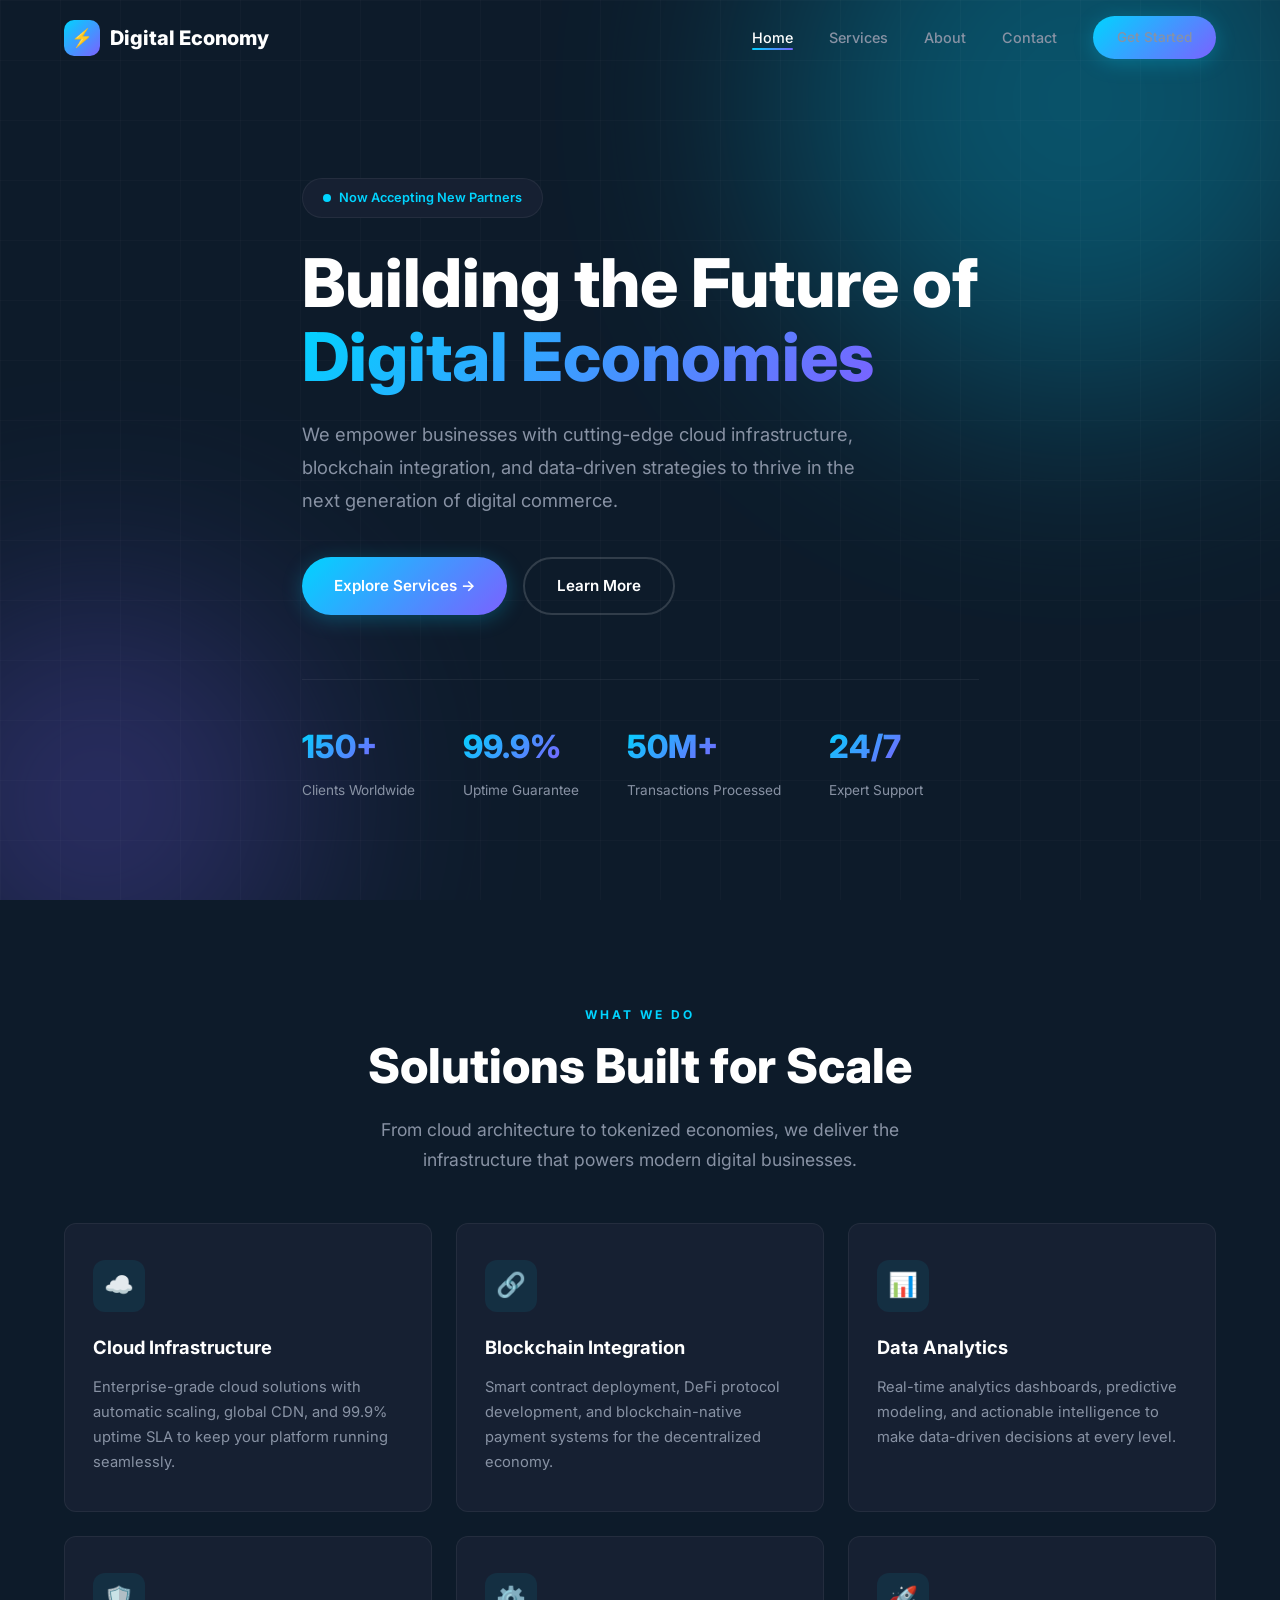
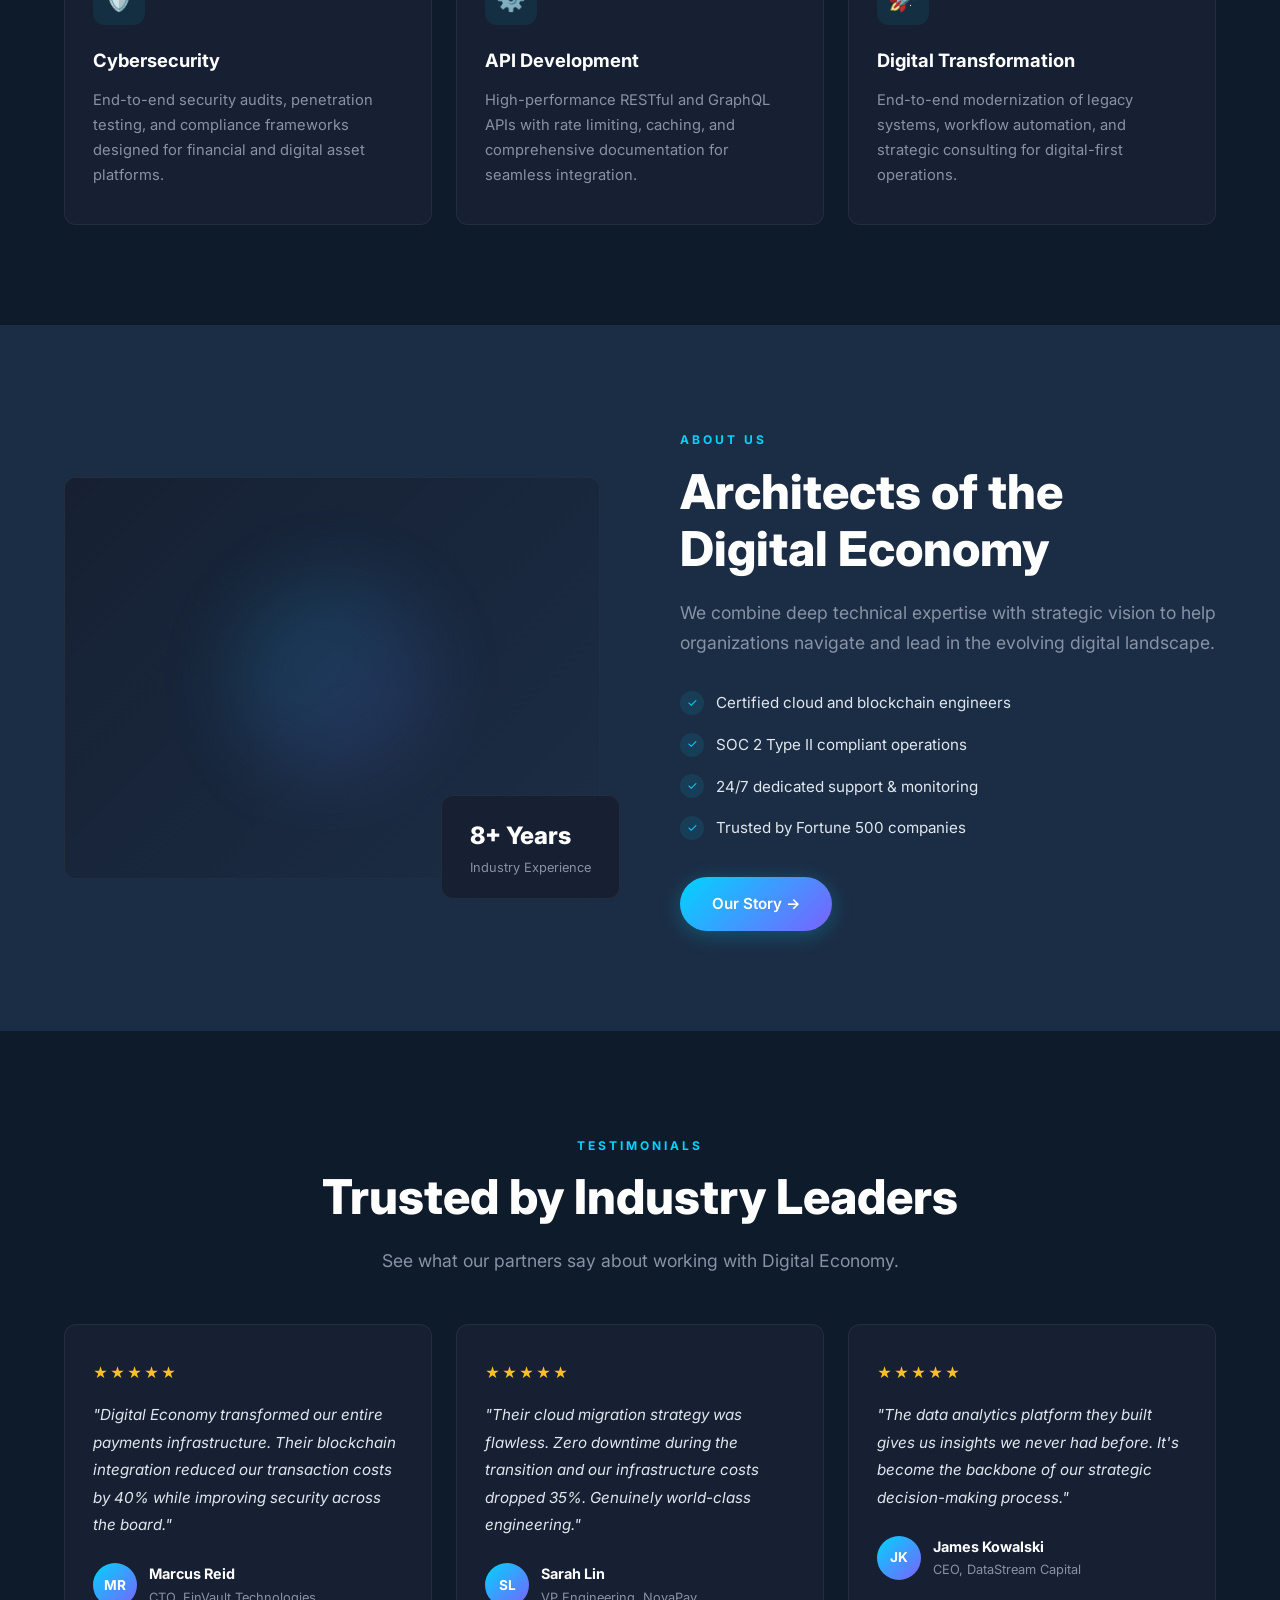
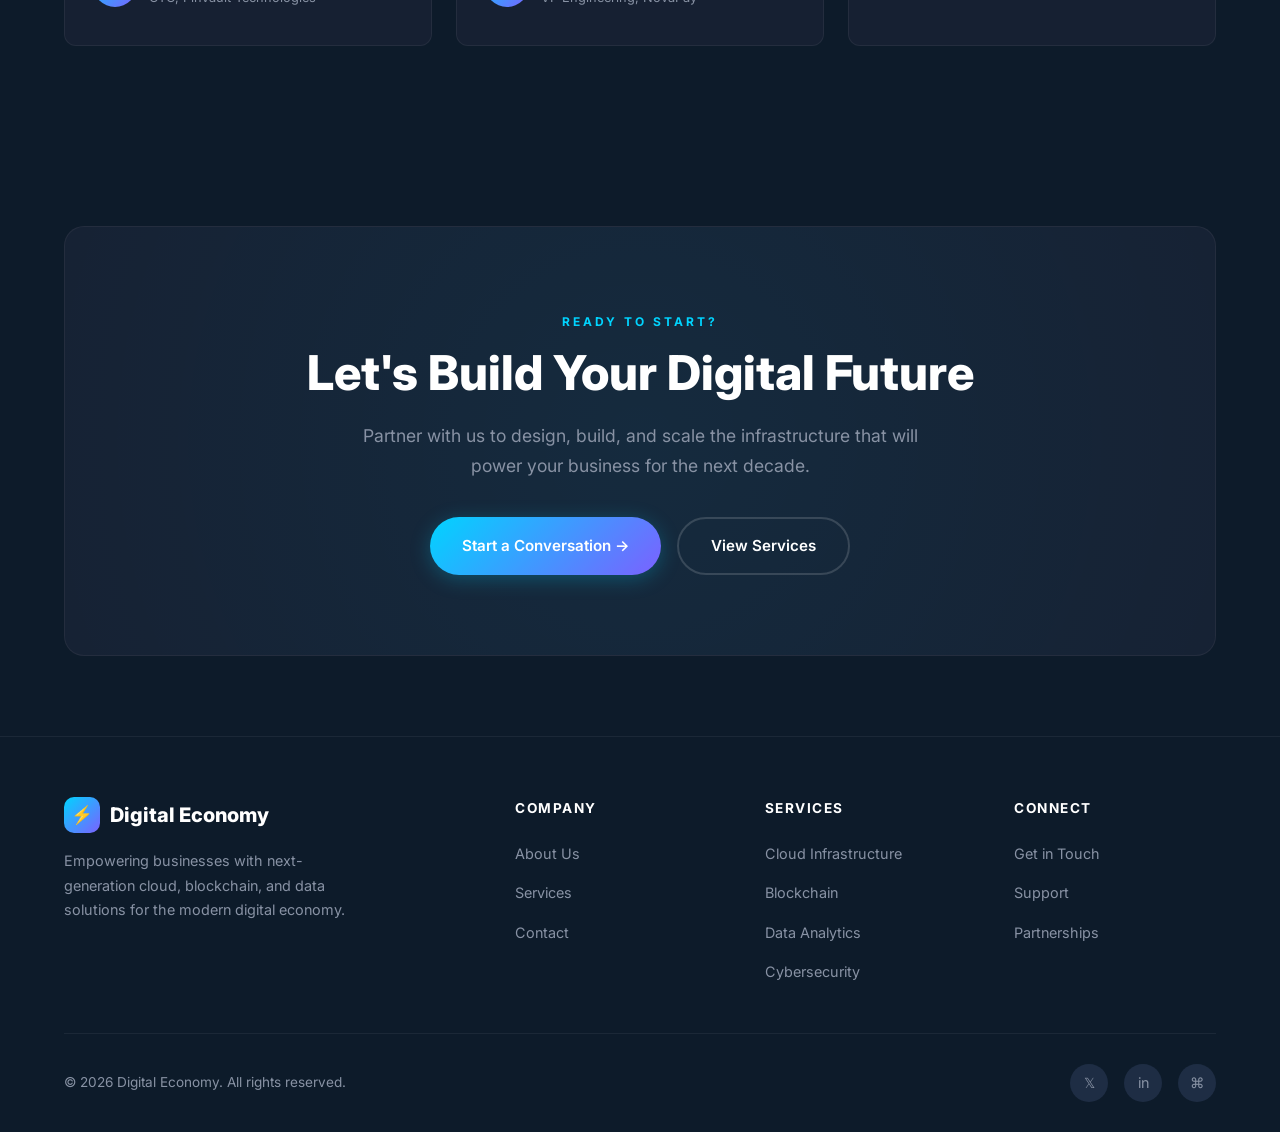
==== index.html @ b44c6700 "Initial commit: Digital Economy website - Home, Services, About, Contact pages" ====
<!DOCTYPE html>
<html lang="en">
<head>
  <meta charset="UTF-8">
  <meta name="viewport" content="width=device-width, initial-scale=1.0">
  <title>Digital Economy — Powering the Future of Digital Commerce</title>
  <meta name="description" content="Digital Economy delivers enterprise-grade cloud infrastructure, blockchain solutions, and digital transformation strategies to accelerate your business in the modern economy.">
  <link rel="preconnect" href="https://fonts.googleapis.com">
  <link rel="preconnect" href="https://fonts.gstatic.com" crossorigin>
  <link href="https://fonts.googleapis.com/css2?family=Inter:wght@400;500;600;700;800&display=swap" rel="stylesheet">
  <link rel="stylesheet" href="css/style.css">
  <link rel="icon" type="image/svg+xml" href="data:image/svg+xml,<svg xmlns='http://www.w3.org/2000/svg' viewBox='0 0 100 100'><text y='.9em' font-size='90'>⚡</text></svg>">
</head>
<body>

  <!-- HEADER -->
  <header class="header">
    <div class="container">
      <nav class="nav">
        <a href="index.html" class="logo">
          <div class="logo-icon">⚡</div>
          <span>Digital Economy</span>
        </a>
        <ul class="nav-links">
          <li><a href="index.html">Home</a></li>
          <li><a href="services.html">Services</a></li>
          <li><a href="about.html">About</a></li>
          <li><a href="contact.html">Contact</a></li>
          <li><a href="contact.html" class="btn btn-primary nav-cta">Get Started</a></li>
        </ul>
        <button class="hamburger" aria-label="Toggle menu">
          <span></span><span></span><span></span>
        </button>
      </nav>
    </div>
  </header>

  <!-- HERO -->
  <section class="hero">
    <div class="hero-bg">
      <div class="orb orb-1"></div>
      <div class="orb orb-2"></div>
      <div class="hero-grid"></div>
    </div>
    <div class="container">
      <div class="hero-content">
        <div class="hero-badge">
          <span class="dot"></span> Now Accepting New Partners
        </div>
        <h1 class="hero-title">
          Building the Future of<br>
          <span class="gradient-text">Digital Economies</span>
        </h1>
        <p class="hero-description">
          We empower businesses with cutting-edge cloud infrastructure, blockchain integration, and data-driven strategies to thrive in the next generation of digital commerce.
        </p>
        <div class="hero-buttons">
          <a href="services.html" class="btn btn-primary">Explore Services →</a>
          <a href="about.html" class="btn btn-outline">Learn More</a>
        </div>
        <div class="hero-stats">
          <div class="hero-stat">
            <h3><span data-count="150" data-suffix="+">0+</span></h3>
            <p>Clients Worldwide</p>
          </div>
          <div class="hero-stat">
            <h3><span data-count="99" data-suffix=".9%">0%</span></h3>
            <p>Uptime Guarantee</p>
          </div>
          <div class="hero-stat">
            <h3><span data-count="50" data-suffix="M+">0M+</span></h3>
            <p>Transactions Processed</p>
          </div>
          <div class="hero-stat">
            <h3><span data-count="24" data-suffix="/7">0/7</span></h3>
            <p>Expert Support</p>
          </div>
        </div>
      </div>
    </div>
  </section>

  <!-- FEATURES -->
  <section class="section">
    <div class="container">
      <div class="text-center fade-in">
        <span class="section-label">What We Do</span>
        <h2 class="section-title">Solutions Built for Scale</h2>
        <p class="section-subtitle">From cloud architecture to tokenized economies, we deliver the infrastructure that powers modern digital businesses.</p>
      </div>
      <div class="features-grid">
        <div class="feature-card fade-in">
          <div class="feature-icon">☁️</div>
          <h3>Cloud Infrastructure</h3>
          <p>Enterprise-grade cloud solutions with automatic scaling, global CDN, and 99.9% uptime SLA to keep your platform running seamlessly.</p>
        </div>
        <div class="feature-card fade-in">
          <div class="feature-icon">🔗</div>
          <h3>Blockchain Integration</h3>
          <p>Smart contract deployment, DeFi protocol development, and blockchain-native payment systems for the decentralized economy.</p>
        </div>
        <div class="feature-card fade-in">
          <div class="feature-icon">📊</div>
          <h3>Data Analytics</h3>
          <p>Real-time analytics dashboards, predictive modeling, and actionable intelligence to make data-driven decisions at every level.</p>
        </div>
        <div class="feature-card fade-in">
          <div class="feature-icon">🛡️</div>
          <h3>Cybersecurity</h3>
          <p>End-to-end security audits, penetration testing, and compliance frameworks designed for financial and digital asset platforms.</p>
        </div>
        <div class="feature-card fade-in">
          <div class="feature-icon">⚙️</div>
          <h3>API Development</h3>
          <p>High-performance RESTful and GraphQL APIs with rate limiting, caching, and comprehensive documentation for seamless integration.</p>
        </div>
        <div class="feature-card fade-in">
          <div class="feature-icon">🚀</div>
          <h3>Digital Transformation</h3>
          <p>End-to-end modernization of legacy systems, workflow automation, and strategic consulting for digital-first operations.</p>
        </div>
      </div>
    </div>
  </section>

  <!-- ABOUT PREVIEW -->
  <section class="section" style="background: var(--secondary);">
    <div class="container">
      <div class="about-grid">
        <div class="about-image fade-in">
          <div class="about-image-main">
            <div class="about-visual">
              <div class="about-visual-graphic"></div>
            </div>
          </div>
          <div class="about-floating-card">
            <h4>8+ Years</h4>
            <p>Industry Experience</p>
          </div>
        </div>
        <div class="about-content fade-in">
          <span class="section-label">About Us</span>
          <h2 class="section-title">Architects of the Digital Economy</h2>
          <p class="section-subtitle">We combine deep technical expertise with strategic vision to help organizations navigate and lead in the evolving digital landscape.</p>
          <ul class="about-list">
            <li><span class="check">✓</span> Certified cloud and blockchain engineers</li>
            <li><span class="check">✓</span> SOC 2 Type II compliant operations</li>
            <li><span class="check">✓</span> 24/7 dedicated support &amp; monitoring</li>
            <li><span class="check">✓</span> Trusted by Fortune 500 companies</li>
          </ul>
          <a href="about.html" class="btn btn-primary">Our Story →</a>
        </div>
      </div>
    </div>
  </section>

  <!-- TESTIMONIALS -->
  <section class="section">
    <div class="container">
      <div class="text-center fade-in">
        <span class="section-label">Testimonials</span>
        <h2 class="section-title">Trusted by Industry Leaders</h2>
        <p class="section-subtitle">See what our partners say about working with Digital Economy.</p>
      </div>
      <div class="testimonial-grid">
        <div class="testimonial-card fade-in">
          <div class="testimonial-stars">★★★★★</div>
          <blockquote>"Digital Economy transformed our entire payments infrastructure. Their blockchain integration reduced our transaction costs by 40% while improving security across the board."</blockquote>
          <div class="testimonial-author">
            <div class="testimonial-avatar">MR</div>
            <div class="testimonial-info">
              <h4>Marcus Reid</h4>
              <p>CTO, FinVault Technologies</p>
            </div>
          </div>
        </div>
        <div class="testimonial-card fade-in">
          <div class="testimonial-stars">★★★★★</div>
          <blockquote>"Their cloud migration strategy was flawless. Zero downtime during the transition and our infrastructure costs dropped 35%. Genuinely world-class engineering."</blockquote>
          <div class="testimonial-author">
            <div class="testimonial-avatar">SL</div>
            <div class="testimonial-info">
              <h4>Sarah Lin</h4>
              <p>VP Engineering, NovaPay</p>
            </div>
          </div>
        </div>
        <div class="testimonial-card fade-in">
          <div class="testimonial-stars">★★★★★</div>
          <blockquote>"The data analytics platform they built gives us insights we never had before. It's become the backbone of our strategic decision-making process."</blockquote>
          <div class="testimonial-author">
            <div class="testimonial-avatar">JK</div>
            <div class="testimonial-info">
              <h4>James Kowalski</h4>
              <p>CEO, DataStream Capital</p>
            </div>
          </div>
        </div>
      </div>
    </div>
  </section>

  <!-- CTA -->
  <section class="cta-section">
    <div class="container">
      <div class="cta-box fade-in">
        <span class="section-label">Ready to Start?</span>
        <h2 class="section-title">Let's Build Your Digital Future</h2>
        <p class="section-subtitle">Partner with us to design, build, and scale the infrastructure that will power your business for the next decade.</p>
        <div class="cta-buttons">
          <a href="contact.html" class="btn btn-primary">Start a Conversation →</a>
          <a href="services.html" class="btn btn-outline">View Services</a>
        </div>
      </div>
    </div>
  </section>

  <!-- FOOTER -->
  <footer class="footer">
    <div class="container">
      <div class="footer-grid">
        <div class="footer-brand">
          <a href="index.html" class="logo">
            <div class="logo-icon">⚡</div>
            <span>Digital Economy</span>
          </a>
          <p>Empowering businesses with next-generation cloud, blockchain, and data solutions for the modern digital economy.</p>
        </div>
        <div class="footer-col">
          <h4>Company</h4>
          <ul>
            <li><a href="about.html">About Us</a></li>
            <li><a href="services.html">Services</a></li>
            <li><a href="contact.html">Contact</a></li>
          </ul>
        </div>
        <div class="footer-col">
          <h4>Services</h4>
          <ul>
            <li><a href="services.html">Cloud Infrastructure</a></li>
            <li><a href="services.html">Blockchain</a></li>
            <li><a href="services.html">Data Analytics</a></li>
            <li><a href="services.html">Cybersecurity</a></li>
          </ul>
        </div>
        <div class="footer-col">
          <h4>Connect</h4>
          <ul>
            <li><a href="contact.html">Get in Touch</a></li>
            <li><a href="contact.html">Support</a></li>
            <li><a href="contact.html">Partnerships</a></li>
          </ul>
        </div>
      </div>
      <div class="footer-bottom">
        <p>&copy; 2026 Digital Economy. All rights reserved.</p>
        <div class="footer-social">
          <a href="#" aria-label="Twitter">𝕏</a>
          <a href="#" aria-label="LinkedIn">in</a>
          <a href="#" aria-label="GitHub">⌘</a>
        </div>
      </div>
    </div>
  </footer>

  <script src="js/main.js"></script>
</body>
</html>
---- css/style.css ----
/* ===== RESET & BASE ===== */
*,
*::before,
*::after {
  margin: 0;
  padding: 0;
  box-sizing: border-box;
}

:root {
  --primary: #0d1b2a;
  --secondary: #1b2d45;
  --accent: #00d4ff;
  --accent-alt: #7b61ff;
  --gradient: linear-gradient(135deg, #00d4ff, #7b61ff);
  --text: #e0e6ed;
  --text-muted: #8892a4;
  --surface: #162032;
  --surface-light: #1e2d44;
  --white: #ffffff;
  --border: rgba(255, 255, 255, 0.06);
  --shadow: 0 4px 30px rgba(0, 0, 0, 0.3);
  --radius: 12px;
  --transition: 0.3s cubic-bezier(0.4, 0, 0.2, 1);
}

html {
  scroll-behavior: smooth;
  font-size: 16px;
}

body {
  font-family: 'Inter', -apple-system, BlinkMacSystemFont, 'Segoe UI', sans-serif;
  background-color: var(--primary);
  color: var(--text);
  line-height: 1.7;
  overflow-x: hidden;
  -webkit-font-smoothing: antialiased;
}

a {
  text-decoration: none;
  color: inherit;
  transition: var(--transition);
}

ul {
  list-style: none;
}

img {
  max-width: 100%;
  display: block;
}

/* ===== UTILITY ===== */
.container {
  max-width: 1200px;
  margin: 0 auto;
  padding: 0 24px;
}

.section {
  padding: 100px 0;
}

.section-label {
  display: inline-block;
  font-size: 0.75rem;
  font-weight: 700;
  letter-spacing: 3px;
  text-transform: uppercase;
  color: var(--accent);
  margin-bottom: 12px;
}

.section-title {
  font-size: clamp(2rem, 4vw, 3rem);
  font-weight: 800;
  color: var(--white);
  line-height: 1.2;
  margin-bottom: 20px;
}

.section-subtitle {
  font-size: 1.1rem;
  color: var(--text-muted);
  max-width: 600px;
  margin-bottom: 48px;
}

.text-center {
  text-align: center;
}

.text-center .section-subtitle {
  margin-left: auto;
  margin-right: auto;
}

.btn {
  display: inline-flex;
  align-items: center;
  gap: 8px;
  padding: 14px 32px;
  border-radius: 50px;
  font-size: 0.95rem;
  font-weight: 600;
  cursor: pointer;
  border: none;
  transition: var(--transition);
  font-family: inherit;
}

.btn-primary {
  background: var(--gradient);
  color: var(--white);
  box-shadow: 0 4px 20px rgba(0, 212, 255, 0.25);
}

.btn-primary:hover {
  transform: translateY(-2px);
  box-shadow: 0 8px 30px rgba(0, 212, 255, 0.4);
}

.btn-outline {
  background: transparent;
  color: var(--white);
  border: 2px solid rgba(255, 255, 255, 0.15);
}

.btn-outline:hover {
  border-color: var(--accent);
  color: var(--accent);
  transform: translateY(-2px);
}

/* ===== HEADER / NAV ===== */
.header {
  position: fixed;
  top: 0;
  left: 0;
  width: 100%;
  z-index: 1000;
  padding: 16px 0;
  transition: var(--transition);
}

.header.scrolled {
  background: rgba(13, 27, 42, 0.92);
  backdrop-filter: blur(20px);
  -webkit-backdrop-filter: blur(20px);
  border-bottom: 1px solid var(--border);
  padding: 12px 0;
}

.nav {
  display: flex;
  align-items: center;
  justify-content: space-between;
}

.logo {
  display: flex;
  align-items: center;
  gap: 10px;
  font-size: 1.25rem;
  font-weight: 800;
  color: var(--white);
}

.logo-icon {
  width: 36px;
  height: 36px;
  background: var(--gradient);
  border-radius: 10px;
  display: flex;
  align-items: center;
  justify-content: center;
  font-size: 1.1rem;
}

.nav-links {
  display: flex;
  align-items: center;
  gap: 36px;
}

.nav-links a {
  font-size: 0.9rem;
  font-weight: 500;
  color: var(--text-muted);
  position: relative;
}

.nav-links a::after {
  content: '';
  position: absolute;
  bottom: -4px;
  left: 0;
  width: 0;
  height: 2px;
  background: var(--gradient);
  transition: var(--transition);
  border-radius: 2px;
}

.nav-links a:hover,
.nav-links a.active {
  color: var(--white);
}

.nav-links a:hover::after,
.nav-links a.active::after {
  width: 100%;
}

.nav-cta {
  padding: 10px 24px !important;
  font-size: 0.85rem !important;
}

.hamburger {
  display: none;
  flex-direction: column;
  gap: 5px;
  cursor: pointer;
  z-index: 1001;
  background: none;
  border: none;
  padding: 4px;
}

.hamburger span {
  display: block;
  width: 24px;
  height: 2px;
  background: var(--white);
  border-radius: 2px;
  transition: var(--transition);
}

.hamburger.active span:nth-child(1) {
  transform: rotate(45deg) translate(5px, 5px);
}

.hamburger.active span:nth-child(2) {
  opacity: 0;
}

.hamburger.active span:nth-child(3) {
  transform: rotate(-45deg) translate(5px, -5px);
}

/* ===== HERO ===== */
.hero {
  min-height: 100vh;
  display: flex;
  align-items: center;
  position: relative;
  overflow: hidden;
  padding-top: 80px;
}

.hero-bg {
  position: absolute;
  inset: 0;
  z-index: 0;
}

.hero-bg .orb {
  position: absolute;
  border-radius: 50%;
  filter: blur(120px);
  opacity: 0.3;
}

.hero-bg .orb-1 {
  width: 600px;
  height: 600px;
  background: var(--accent);
  top: -200px;
  right: -100px;
}

.hero-bg .orb-2 {
  width: 400px;
  height: 400px;
  background: var(--accent-alt);
  bottom: -100px;
  left: -100px;
}

.hero-grid {
  position: absolute;
  inset: 0;
  background-image: 
    linear-gradient(rgba(255,255,255,0.02) 1px, transparent 1px),
    linear-gradient(90deg, rgba(255,255,255,0.02) 1px, transparent 1px);
  background-size: 60px 60px;
  z-index: 0;
}

.hero .container {
  position: relative;
  z-index: 1;
}

.hero-content {
  max-width: 700px;
}

.hero-badge {
  display: inline-flex;
  align-items: center;
  gap: 8px;
  background: var(--surface);
  border: 1px solid var(--border);
  border-radius: 50px;
  padding: 8px 20px;
  font-size: 0.8rem;
  font-weight: 600;
  color: var(--accent);
  margin-bottom: 28px;
}

.hero-badge .dot {
  width: 8px;
  height: 8px;
  background: var(--accent);
  border-radius: 50%;
  animation: pulse 2s infinite;
}

@keyframes pulse {
  0%, 100% { opacity: 1; }
  50% { opacity: 0.3; }
}

.hero-title {
  font-size: clamp(2.5rem, 5.5vw, 4.2rem);
  font-weight: 800;
  line-height: 1.1;
  color: var(--white);
  margin-bottom: 24px;
}

.hero-title .gradient-text {
  background: var(--gradient);
  -webkit-background-clip: text;
  -webkit-text-fill-color: transparent;
  background-clip: text;
}

.hero-description {
  font-size: 1.15rem;
  color: var(--text-muted);
  margin-bottom: 40px;
  max-width: 560px;
  line-height: 1.8;
}

.hero-buttons {
  display: flex;
  gap: 16px;
  flex-wrap: wrap;
}

.hero-stats {
  display: flex;
  gap: 48px;
  margin-top: 64px;
  padding-top: 40px;
  border-top: 1px solid var(--border);
}

.hero-stat h3 {
  font-size: 2rem;
  font-weight: 800;
  color: var(--white);
}

.hero-stat h3 span {
  background: var(--gradient);
  -webkit-background-clip: text;
  -webkit-text-fill-color: transparent;
  background-clip: text;
}

.hero-stat p {
  font-size: 0.85rem;
  color: var(--text-muted);
  margin-top: 4px;
}

/* ===== FEATURES / SERVICES CARDS ===== */
.features-grid {
  display: grid;
  grid-template-columns: repeat(auto-fit, minmax(280px, 1fr));
  gap: 24px;
}

.feature-card {
  background: var(--surface);
  border: 1px solid var(--border);
  border-radius: var(--radius);
  padding: 36px 28px;
  transition: var(--transition);
  position: relative;
  overflow: hidden;
}

.feature-card::before {
  content: '';
  position: absolute;
  top: 0;
  left: 0;
  right: 0;
  height: 3px;
  background: var(--gradient);
  opacity: 0;
  transition: var(--transition);
}

.feature-card:hover {
  transform: translateY(-4px);
  border-color: rgba(0, 212, 255, 0.15);
  box-shadow: 0 8px 40px rgba(0, 0, 0, 0.3);
}

.feature-card:hover::before {
  opacity: 1;
}

.feature-icon {
  width: 52px;
  height: 52px;
  border-radius: 12px;
  background: rgba(0, 212, 255, 0.08);
  display: flex;
  align-items: center;
  justify-content: center;
  margin-bottom: 20px;
  font-size: 1.5rem;
}

.feature-card h3 {
  font-size: 1.15rem;
  font-weight: 700;
  color: var(--white);
  margin-bottom: 12px;
}

.feature-card p {
  font-size: 0.92rem;
  color: var(--text-muted);
  line-height: 1.7;
}

/* ===== ABOUT SECTION ===== */
.about-grid {
  display: grid;
  grid-template-columns: 1fr 1fr;
  gap: 80px;
  align-items: center;
}

.about-image {
  position: relative;
}

.about-image-main {
  width: 100%;
  aspect-ratio: 4/3;
  background: var(--surface);
  border-radius: var(--radius);
  border: 1px solid var(--border);
  overflow: hidden;
  display: flex;
  align-items: center;
  justify-content: center;
}

.about-visual {
  width: 100%;
  height: 100%;
  background: linear-gradient(135deg, var(--surface) 0%, var(--secondary) 100%);
  display: flex;
  align-items: center;
  justify-content: center;
  position: relative;
}

.about-visual-graphic {
  width: 200px;
  height: 200px;
  border-radius: 50%;
  background: var(--gradient);
  opacity: 0.15;
  filter: blur(40px);
}

.about-floating-card {
  position: absolute;
  bottom: -20px;
  right: -20px;
  background: var(--surface);
  border: 1px solid var(--border);
  border-radius: var(--radius);
  padding: 20px 28px;
  backdrop-filter: blur(20px);
}

.about-floating-card h4 {
  font-size: 1.5rem;
  font-weight: 800;
  color: var(--white);
}

.about-floating-card p {
  font-size: 0.8rem;
  color: var(--text-muted);
}

.about-content .section-subtitle {
  margin-bottom: 32px;
}

.about-list {
  display: flex;
  flex-direction: column;
  gap: 16px;
  margin-bottom: 36px;
}

.about-list li {
  display: flex;
  align-items: center;
  gap: 12px;
  font-size: 0.95rem;
  color: var(--text);
}

.about-list li .check {
  width: 24px;
  height: 24px;
  border-radius: 50%;
  background: rgba(0, 212, 255, 0.1);
  display: flex;
  align-items: center;
  justify-content: center;
  flex-shrink: 0;
  color: var(--accent);
  font-size: 0.75rem;
}

/* ===== TESTIMONIALS ===== */
.testimonial-grid {
  display: grid;
  grid-template-columns: repeat(auto-fit, minmax(320px, 1fr));
  gap: 24px;
}

.testimonial-card {
  background: var(--surface);
  border: 1px solid var(--border);
  border-radius: var(--radius);
  padding: 36px 28px;
}

.testimonial-stars {
  color: #fbbf24;
  margin-bottom: 16px;
  font-size: 0.9rem;
  letter-spacing: 2px;
}

.testimonial-card blockquote {
  font-size: 0.95rem;
  color: var(--text);
  line-height: 1.8;
  margin-bottom: 24px;
  font-style: italic;
}

.testimonial-author {
  display: flex;
  align-items: center;
  gap: 12px;
}

.testimonial-avatar {
  width: 44px;
  height: 44px;
  border-radius: 50%;
  background: var(--gradient);
  display: flex;
  align-items: center;
  justify-content: center;
  font-weight: 700;
  font-size: 0.85rem;
  color: var(--white);
}

.testimonial-info h4 {
  font-size: 0.9rem;
  font-weight: 700;
  color: var(--white);
}

.testimonial-info p {
  font-size: 0.8rem;
  color: var(--text-muted);
}

/* ===== CTA SECTION ===== */
.cta-section {
  padding: 80px 0;
}

.cta-box {
  background: var(--surface);
  border: 1px solid var(--border);
  border-radius: 20px;
  padding: 80px 60px;
  text-align: center;
  position: relative;
  overflow: hidden;
}

.cta-box::before {
  content: '';
  position: absolute;
  top: -50%;
  left: -50%;
  width: 200%;
  height: 200%;
  background: radial-gradient(circle at center, rgba(0, 212, 255, 0.06), transparent 60%);
}

.cta-box .section-title,
.cta-box .section-subtitle,
.cta-box .cta-buttons {
  position: relative;
  z-index: 1;
}

.cta-box .section-subtitle {
  margin-left: auto;
  margin-right: auto;
  margin-bottom: 36px;
}

.cta-buttons {
  display: flex;
  justify-content: center;
  gap: 16px;
  flex-wrap: wrap;
}

/* ===== FOOTER ===== */
.footer {
  padding: 60px 0 30px;
  border-top: 1px solid var(--border);
}

.footer-grid {
  display: grid;
  grid-template-columns: 2fr 1fr 1fr 1fr;
  gap: 48px;
  margin-bottom: 48px;
}

.footer-brand p {
  font-size: 0.9rem;
  color: var(--text-muted);
  margin-top: 16px;
  max-width: 300px;
  line-height: 1.7;
}

.footer-col h4 {
  font-size: 0.85rem;
  font-weight: 700;
  color: var(--white);
  text-transform: uppercase;
  letter-spacing: 1.5px;
  margin-bottom: 20px;
}

.footer-col ul {
  display: flex;
  flex-direction: column;
  gap: 12px;
}

.footer-col ul li a {
  font-size: 0.9rem;
  color: var(--text-muted);
}

.footer-col ul li a:hover {
  color: var(--accent);
}

.footer-bottom {
  display: flex;
  justify-content: space-between;
  align-items: center;
  padding-top: 30px;
  border-top: 1px solid var(--border);
  font-size: 0.85rem;
  color: var(--text-muted);
}

.footer-social {
  display: flex;
  gap: 16px;
}

.footer-social a {
  width: 38px;
  height: 38px;
  border-radius: 50%;
  background: var(--surface-light);
  display: flex;
  align-items: center;
  justify-content: center;
  color: var(--text-muted);
  font-size: 0.9rem;
  transition: var(--transition);
}

.footer-social a:hover {
  background: var(--accent);
  color: var(--white);
}

/* ===== PAGE HERO (inner pages) ===== */
.page-hero {
  padding: 160px 0 80px;
  position: relative;
  overflow: hidden;
}

.page-hero .hero-bg {
  position: absolute;
  inset: 0;
  z-index: 0;
}

.page-hero .container {
  position: relative;
  z-index: 1;
}

.page-hero .section-title {
  font-size: clamp(2.2rem, 4vw, 3.2rem);
}

/* ===== SERVICES PAGE ===== */
.service-detail {
  display: grid;
  grid-template-columns: 1fr 1fr;
  gap: 60px;
  align-items: center;
  padding: 60px 0;
  border-bottom: 1px solid var(--border);
}

.service-detail:last-child {
  border-bottom: none;
}

.service-detail.reverse {
  direction: rtl;
}

.service-detail.reverse > * {
  direction: ltr;
}

.service-detail-visual {
  aspect-ratio: 16/10;
  background: var(--surface);
  border: 1px solid var(--border);
  border-radius: var(--radius);
  display: flex;
  align-items: center;
  justify-content: center;
  position: relative;
  overflow: hidden;
}

.service-visual-inner {
  width: 120px;
  height: 120px;
  border-radius: 50%;
  background: var(--gradient);
  opacity: 0.12;
  filter: blur(30px);
}

.service-detail-content h3 {
  font-size: 1.6rem;
  font-weight: 700;
  color: var(--white);
  margin-bottom: 16px;
}

.service-detail-content p {
  font-size: 0.95rem;
  color: var(--text-muted);
  margin-bottom: 24px;
  line-height: 1.8;
}

.service-features {
  display: flex;
  flex-direction: column;
  gap: 12px;
}

.service-features li {
  display: flex;
  align-items: center;
  gap: 10px;
  font-size: 0.9rem;
  color: var(--text);
}

.service-features li .check {
  color: var(--accent);
  font-size: 0.8rem;
}

/* ===== PRICING (Services page) ===== */
.pricing-grid {
  display: grid;
  grid-template-columns: repeat(auto-fit, minmax(300px, 1fr));
  gap: 24px;
}

.pricing-card {
  background: var(--surface);
  border: 1px solid var(--border);
  border-radius: var(--radius);
  padding: 40px 32px;
  transition: var(--transition);
  position: relative;
}

.pricing-card.featured {
  border-color: rgba(0, 212, 255, 0.3);
  box-shadow: 0 0 40px rgba(0, 212, 255, 0.08);
}

.pricing-card.featured::before {
  content: 'Most Popular';
  position: absolute;
  top: -1px;
  left: 50%;
  transform: translateX(-50%);
  background: var(--gradient);
  color: var(--white);
  padding: 6px 20px;
  font-size: 0.7rem;
  font-weight: 700;
  text-transform: uppercase;
  letter-spacing: 1px;
  border-radius: 0 0 8px 8px;
}

.pricing-card h3 {
  font-size: 1.1rem;
  font-weight: 700;
  color: var(--white);
  margin-bottom: 8px;
}

.pricing-card .price {
  font-size: 2.5rem;
  font-weight: 800;
  color: var(--white);
  margin-bottom: 4px;
}

.pricing-card .price span {
  font-size: 1rem;
  font-weight: 500;
  color: var(--text-muted);
}

.pricing-card .price-desc {
  font-size: 0.85rem;
  color: var(--text-muted);
  margin-bottom: 28px;
}

.pricing-features {
  display: flex;
  flex-direction: column;
  gap: 12px;
  margin-bottom: 32px;
}

.pricing-features li {
  display: flex;
  align-items: center;
  gap: 10px;
  font-size: 0.88rem;
  color: var(--text);
}

.pricing-features li .check {
  color: var(--accent);
}

/* ===== ABOUT PAGE ===== */
.values-grid {
  display: grid;
  grid-template-columns: repeat(auto-fit, minmax(250px, 1fr));
  gap: 24px;
}

.value-card {
  background: var(--surface);
  border: 1px solid var(--border);
  border-radius: var(--radius);
  padding: 32px 24px;
  text-align: center;
  transition: var(--transition);
}

.value-card:hover {
  transform: translateY(-4px);
  border-color: rgba(0, 212, 255, 0.15);
}

.value-icon {
  font-size: 2rem;
  margin-bottom: 16px;
}

.value-card h3 {
  font-size: 1.05rem;
  font-weight: 700;
  color: var(--white);
  margin-bottom: 10px;
}

.value-card p {
  font-size: 0.88rem;
  color: var(--text-muted);
  line-height: 1.7;
}

.timeline {
  position: relative;
  padding-left: 40px;
}

.timeline::before {
  content: '';
  position: absolute;
  left: 15px;
  top: 0;
  bottom: 0;
  width: 2px;
  background: var(--border);
}

.timeline-item {
  position: relative;
  margin-bottom: 48px;
}

.timeline-item:last-child {
  margin-bottom: 0;
}

.timeline-dot {
  position: absolute;
  left: -33px;
  top: 4px;
  width: 12px;
  height: 12px;
  border-radius: 50%;
  background: var(--gradient);
}

.timeline-item h3 {
  font-size: 1.1rem;
  font-weight: 700;
  color: var(--white);
  margin-bottom: 4px;
}

.timeline-item .year {
  font-size: 0.8rem;
  color: var(--accent);
  font-weight: 600;
  margin-bottom: 8px;
}

.timeline-item p {
  font-size: 0.9rem;
  color: var(--text-muted);
  line-height: 1.7;
}

.team-grid {
  display: grid;
  grid-template-columns: repeat(auto-fit, minmax(240px, 1fr));
  gap: 24px;
}

.team-card {
  background: var(--surface);
  border: 1px solid var(--border);
  border-radius: var(--radius);
  padding: 32px 24px;
  text-align: center;
  transition: var(--transition);
}

.team-card:hover {
  transform: translateY(-4px);
}

.team-avatar {
  width: 80px;
  height: 80px;
  border-radius: 50%;
  background: var(--gradient);
  display: flex;
  align-items: center;
  justify-content: center;
  margin: 0 auto 16px;
  font-size: 1.5rem;
  font-weight: 700;
  color: var(--white);
}

.team-card h3 {
  font-size: 1.05rem;
  font-weight: 700;
  color: var(--white);
  margin-bottom: 4px;
}

.team-card .role {
  font-size: 0.85rem;
  color: var(--accent);
  margin-bottom: 12px;
}

.team-card p {
  font-size: 0.85rem;
  color: var(--text-muted);
  line-height: 1.6;
}

/* ===== CONTACT PAGE ===== */
.contact-grid {
  display: grid;
  grid-template-columns: 1fr 1fr;
  gap: 60px;
}

.contact-info-cards {
  display: flex;
  flex-direction: column;
  gap: 20px;
  margin-top: 32px;
}

.contact-info-card {
  background: var(--surface);
  border: 1px solid var(--border);
  border-radius: var(--radius);
  padding: 24px;
  display: flex;
  align-items: center;
  gap: 16px;
}

.contact-info-icon {
  width: 48px;
  height: 48px;
  border-radius: 12px;
  background: rgba(0, 212, 255, 0.08);
  display: flex;
  align-items: center;
  justify-content: center;
  flex-shrink: 0;
  font-size: 1.2rem;
}

.contact-info-card h4 {
  font-size: 0.9rem;
  font-weight: 700;
  color: var(--white);
  margin-bottom: 4px;
}

.contact-info-card p {
  font-size: 0.85rem;
  color: var(--text-muted);
}

.contact-form {
  background: var(--surface);
  border: 1px solid var(--border);
  border-radius: var(--radius);
  padding: 40px;
}

.contact-form h3 {
  font-size: 1.3rem;
  font-weight: 700;
  color: var(--white);
  margin-bottom: 24px;
}

.form-group {
  margin-bottom: 20px;
}

.form-group label {
  display: block;
  font-size: 0.85rem;
  font-weight: 600;
  color: var(--text);
  margin-bottom: 8px;
}

.form-group input,
.form-group select,
.form-group textarea {
  width: 100%;
  padding: 14px 18px;
  background: var(--primary);
  border: 1px solid var(--border);
  border-radius: 10px;
  color: var(--white);
  font-size: 0.9rem;
  font-family: inherit;
  transition: var(--transition);
  outline: none;
}

.form-group input:focus,
.form-group select:focus,
.form-group textarea:focus {
  border-color: var(--accent);
  box-shadow: 0 0 0 3px rgba(0, 212, 255, 0.08);
}

.form-group textarea {
  resize: vertical;
  min-height: 120px;
}

.form-row {
  display: grid;
  grid-template-columns: 1fr 1fr;
  gap: 20px;
}

.form-submit {
  width: 100%;
  justify-content: center;
}

/* ===== RESPONSIVE ===== */
@media (max-width: 1024px) {
  .about-grid {
    grid-template-columns: 1fr;
    gap: 40px;
  }
  
  .service-detail {
    grid-template-columns: 1fr;
    gap: 32px;
  }
  
  .service-detail.reverse {
    direction: ltr;
  }
  
  .contact-grid {
    grid-template-columns: 1fr;
  }
  
  .footer-grid {
    grid-template-columns: 1fr 1fr;
  }
}

@media (max-width: 768px) {
  .nav-links {
    position: fixed;
    top: 0;
    right: -100%;
    width: 280px;
    height: 100vh;
    background: var(--secondary);
    flex-direction: column;
    justify-content: center;
    gap: 24px;
    transition: var(--transition);
    border-left: 1px solid var(--border);
  }
  
  .nav-links.open {
    right: 0;
  }
  
  .hamburger {
    display: flex;
  }
  
  .hero-stats {
    gap: 24px;
    flex-wrap: wrap;
  }
  
  .hero-title {
    font-size: clamp(2rem, 6vw, 3rem);
  }
  
  .section {
    padding: 64px 0;
  }
  
  .footer-grid {
    grid-template-columns: 1fr;
    gap: 32px;
  }
  
  .footer-bottom {
    flex-direction: column;
    gap: 16px;
  }
  
  .cta-box {
    padding: 48px 24px;
  }
  
  .form-row {
    grid-template-columns: 1fr;
  }
}

/* ===== ANIMATIONS ===== */
.fade-in {
  opacity: 0;
  transform: translateY(30px);
  transition: opacity 0.6s ease, transform 0.6s ease;
}

.fade-in.visible {
  opacity: 1;
  transform: translateY(0);
}
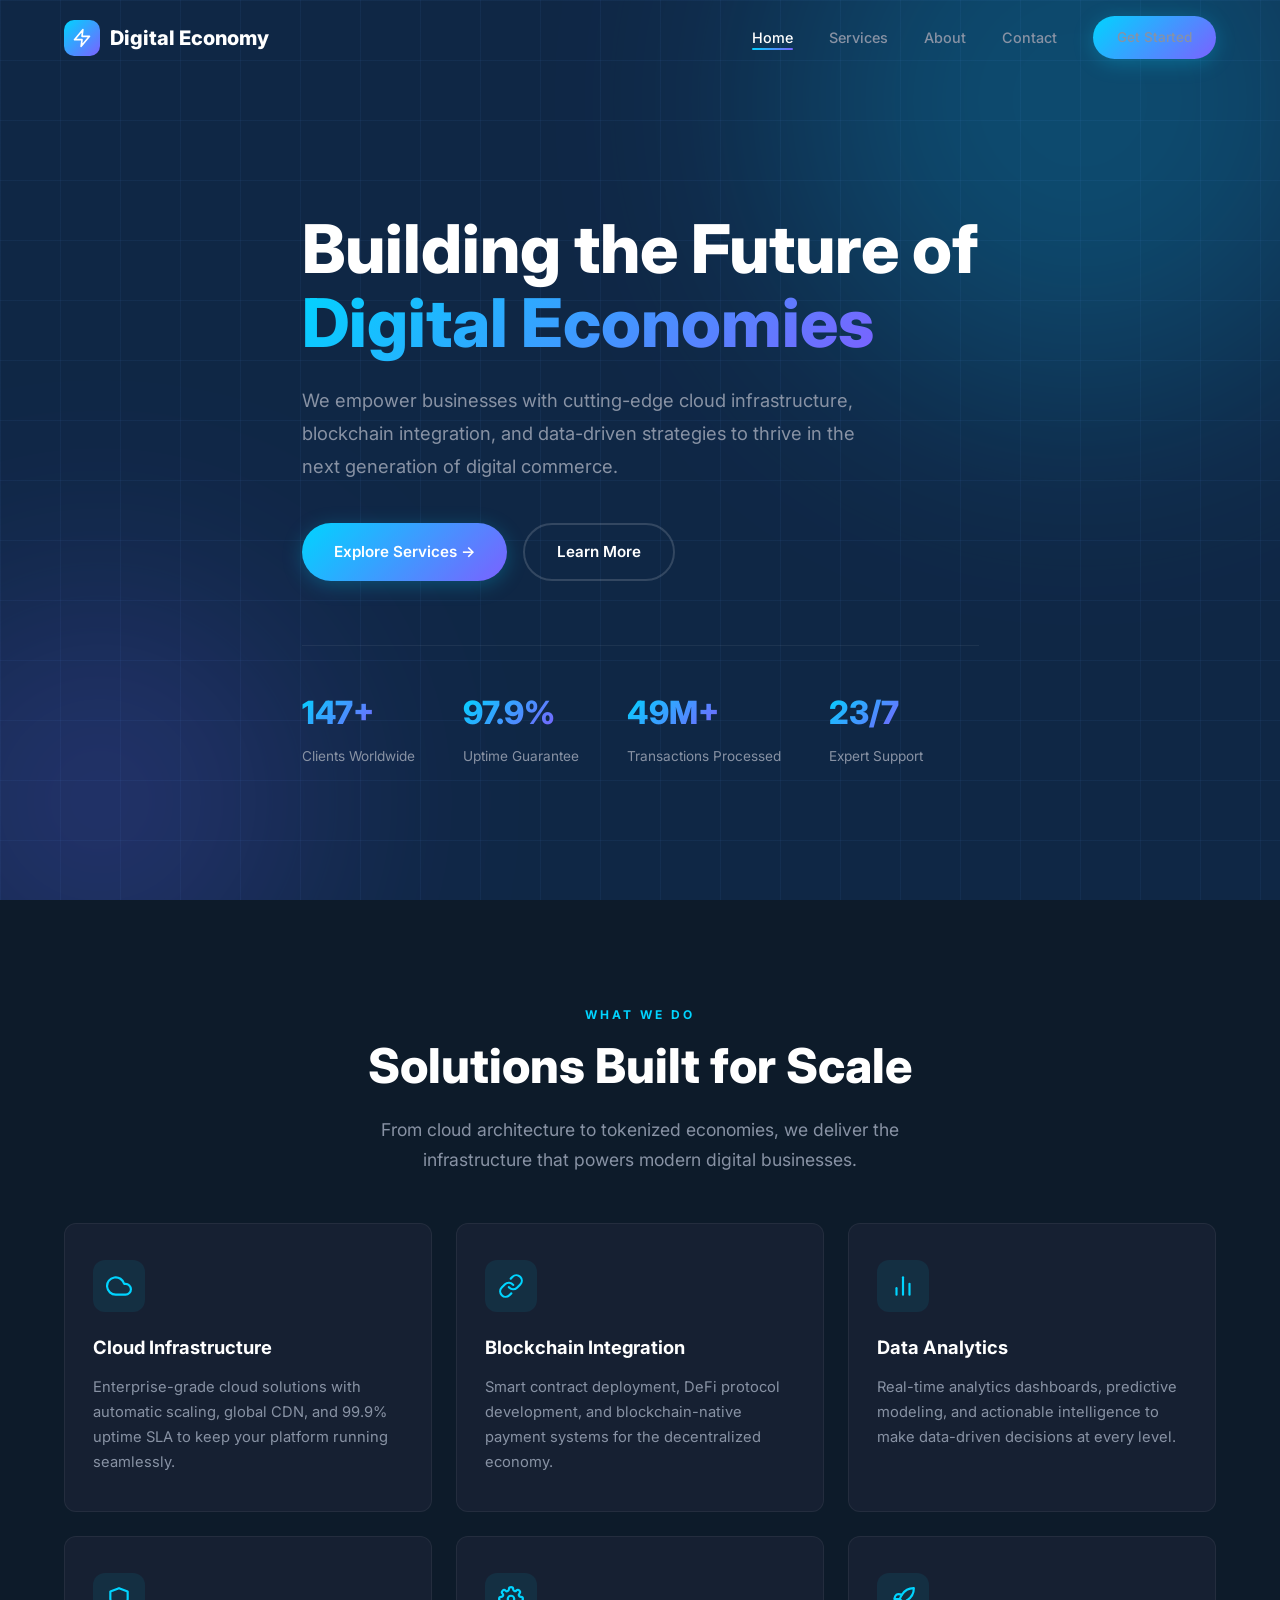
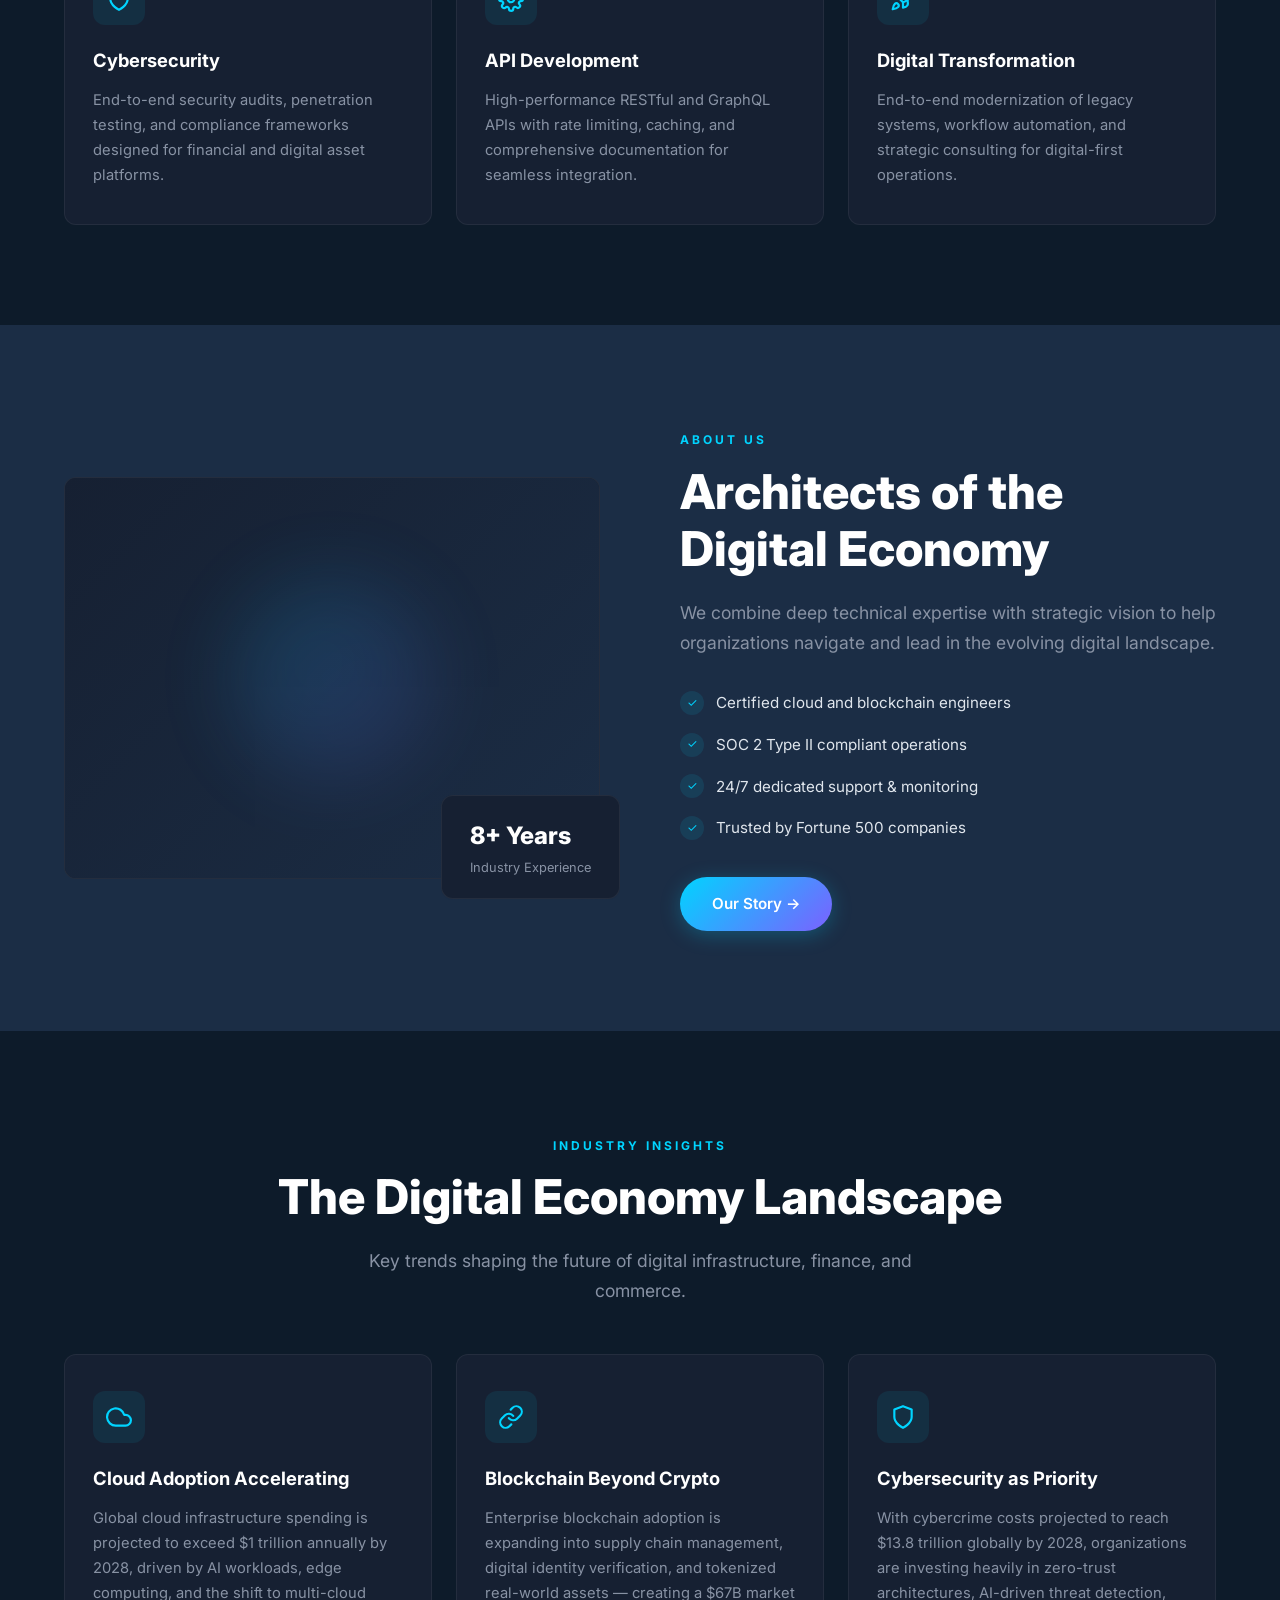
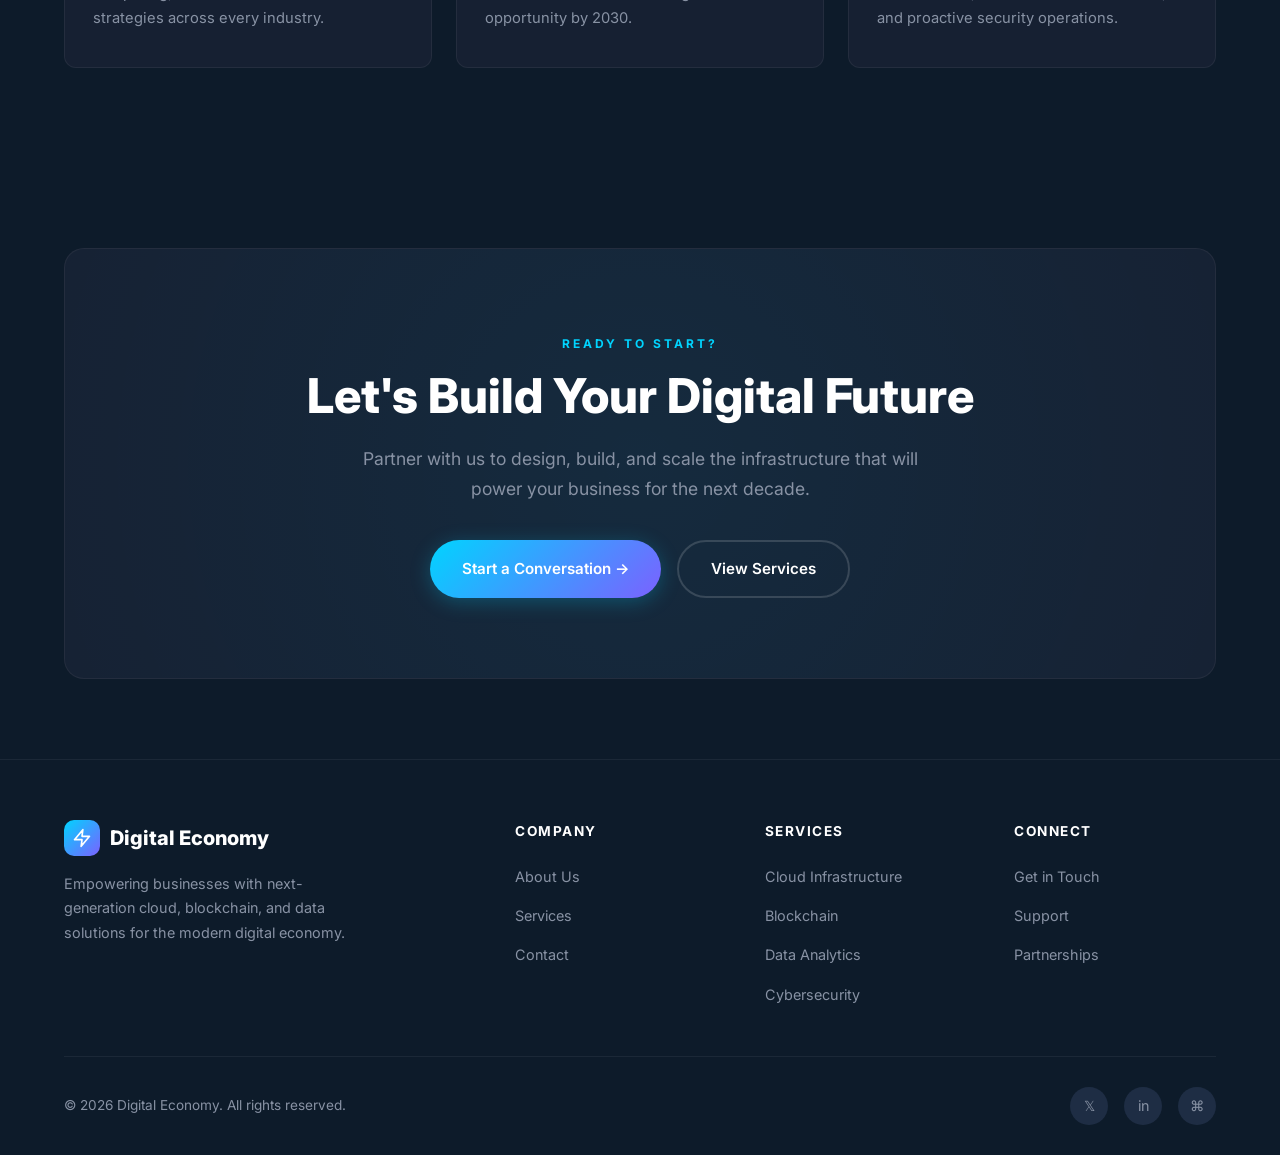
==== commit a06be04e: "Replace emojis with custom SVG icons, remove hero badge, blue grid bg, replace fake profiles with in" ====
--- a/index.html
+++ b/index.html
@@ -9,7 +9,7 @@
   <link rel="preconnect" href="https://fonts.gstatic.com" crossorigin>
   <link href="https://fonts.googleapis.com/css2?family=Inter:wght@400;500;600;700;800&display=swap" rel="stylesheet">
   <link rel="stylesheet" href="css/style.css">
-  <link rel="icon" type="image/svg+xml" href="data:image/svg+xml,<svg xmlns='http://www.w3.org/2000/svg' viewBox='0 0 100 100'><text y='.9em' font-size='90'>⚡</text></svg>">
+  <link rel="icon" type="image/svg+xml" href="data:image/svg+xml,%3Csvg xmlns='http://www.w3.org/2000/svg' viewBox='0 0 24 24' fill='none' stroke='%2300d4ff' stroke-width='2'%3E%3Cpolygon points='13 2 3 14 12 14 11 22 21 10 12 10 13 2'/%3E%3C/svg%3E">
 </head>
 <body>
 
@@ -18,7 +18,7 @@
     <div class="container">
       <nav class="nav">
         <a href="index.html" class="logo">
-          <div class="logo-icon">⚡</div>
+            <div class="logo-icon"><svg><use href="icons.svg#icon-bolt"/></svg></div>
           <span>Digital Economy</span>
         </a>
         <ul class="nav-links">
@@ -44,9 +44,6 @@
     </div>
     <div class="container">
       <div class="hero-content">
-        <div class="hero-badge">
-          <span class="dot"></span> Now Accepting New Partners
-        </div>
         <h1 class="hero-title">
           Building the Future of<br>
           <span class="gradient-text">Digital Economies</span>
@@ -90,32 +87,32 @@
       </div>
       <div class="features-grid">
         <div class="feature-card fade-in">
-          <div class="feature-icon">☁️</div>
+          <div class="feature-icon"><svg><use href="icons.svg#icon-cloud"/></svg></div>
           <h3>Cloud Infrastructure</h3>
           <p>Enterprise-grade cloud solutions with automatic scaling, global CDN, and 99.9% uptime SLA to keep your platform running seamlessly.</p>
         </div>
         <div class="feature-card fade-in">
-          <div class="feature-icon">🔗</div>
+          <div class="feature-icon"><svg><use href="icons.svg#icon-link"/></svg></div>
           <h3>Blockchain Integration</h3>
           <p>Smart contract deployment, DeFi protocol development, and blockchain-native payment systems for the decentralized economy.</p>
         </div>
         <div class="feature-card fade-in">
-          <div class="feature-icon">📊</div>
+          <div class="feature-icon"><svg><use href="icons.svg#icon-chart"/></svg></div>
           <h3>Data Analytics</h3>
           <p>Real-time analytics dashboards, predictive modeling, and actionable intelligence to make data-driven decisions at every level.</p>
         </div>
         <div class="feature-card fade-in">
-          <div class="feature-icon">🛡️</div>
+          <div class="feature-icon"><svg><use href="icons.svg#icon-shield"/></svg></div>
           <h3>Cybersecurity</h3>
           <p>End-to-end security audits, penetration testing, and compliance frameworks designed for financial and digital asset platforms.</p>
         </div>
         <div class="feature-card fade-in">
-          <div class="feature-icon">⚙️</div>
+          <div class="feature-icon"><svg><use href="icons.svg#icon-gear"/></svg></div>
           <h3>API Development</h3>
           <p>High-performance RESTful and GraphQL APIs with rate limiting, caching, and comprehensive documentation for seamless integration.</p>
         </div>
         <div class="feature-card fade-in">
-          <div class="feature-icon">🚀</div>
+          <div class="feature-icon"><svg><use href="icons.svg#icon-rocket"/></svg></div>
           <h3>Digital Transformation</h3>
           <p>End-to-end modernization of legacy systems, workflow automation, and strategic consulting for digital-first operations.</p>
         </div>
@@ -154,47 +151,29 @@
     </div>
   </section>
 
-  <!-- TESTIMONIALS -->
+  <!-- INDUSTRY INSIGHTS -->
   <section class="section">
     <div class="container">
       <div class="text-center fade-in">
-        <span class="section-label">Testimonials</span>
-        <h2 class="section-title">Trusted by Industry Leaders</h2>
-        <p class="section-subtitle">See what our partners say about working with Digital Economy.</p>
-      </div>
-      <div class="testimonial-grid">
-        <div class="testimonial-card fade-in">
-          <div class="testimonial-stars">★★★★★</div>
-          <blockquote>"Digital Economy transformed our entire payments infrastructure. Their blockchain integration reduced our transaction costs by 40% while improving security across the board."</blockquote>
-          <div class="testimonial-author">
-            <div class="testimonial-avatar">MR</div>
-            <div class="testimonial-info">
-              <h4>Marcus Reid</h4>
-              <p>CTO, FinVault Technologies</p>
-            </div>
-          </div>
-        </div>
-        <div class="testimonial-card fade-in">
-          <div class="testimonial-stars">★★★★★</div>
-          <blockquote>"Their cloud migration strategy was flawless. Zero downtime during the transition and our infrastructure costs dropped 35%. Genuinely world-class engineering."</blockquote>
-          <div class="testimonial-author">
-            <div class="testimonial-avatar">SL</div>
-            <div class="testimonial-info">
-              <h4>Sarah Lin</h4>
-              <p>VP Engineering, NovaPay</p>
-            </div>
-          </div>
-        </div>
-        <div class="testimonial-card fade-in">
-          <div class="testimonial-stars">★★★★★</div>
-          <blockquote>"The data analytics platform they built gives us insights we never had before. It's become the backbone of our strategic decision-making process."</blockquote>
-          <div class="testimonial-author">
-            <div class="testimonial-avatar">JK</div>
-            <div class="testimonial-info">
-              <h4>James Kowalski</h4>
-              <p>CEO, DataStream Capital</p>
-            </div>
-          </div>
+        <span class="section-label">Industry Insights</span>
+        <h2 class="section-title">The Digital Economy Landscape</h2>
+        <p class="section-subtitle">Key trends shaping the future of digital infrastructure, finance, and commerce.</p>
+      </div>
+      <div class="features-grid">
+        <div class="feature-card fade-in">
+          <div class="feature-icon"><svg><use href="icons.svg#icon-cloud"/></svg></div>
+          <h3>Cloud Adoption Accelerating</h3>
+          <p>Global cloud infrastructure spending is projected to exceed $1 trillion annually by 2028, driven by AI workloads, edge computing, and the shift to multi-cloud strategies across every industry.</p>
+        </div>
+        <div class="feature-card fade-in">
+          <div class="feature-icon"><svg><use href="icons.svg#icon-link"/></svg></div>
+          <h3>Blockchain Beyond Crypto</h3>
+          <p>Enterprise blockchain adoption is expanding into supply chain management, digital identity verification, and tokenized real-world assets — creating a $67B market opportunity by 2030.</p>
+        </div>
+        <div class="feature-card fade-in">
+          <div class="feature-icon"><svg><use href="icons.svg#icon-shield"/></svg></div>
+          <h3>Cybersecurity as Priority</h3>
+          <p>With cybercrime costs projected to reach $13.8 trillion globally by 2028, organizations are investing heavily in zero-trust architectures, AI-driven threat detection, and proactive security operations.</p>
         </div>
       </div>
     </div>
@@ -221,7 +200,7 @@
       <div class="footer-grid">
         <div class="footer-brand">
           <a href="index.html" class="logo">
-            <div class="logo-icon">⚡</div>
+            <div class="logo-icon"><svg><use href="icons.svg#icon-bolt"/></svg></div>
             <span>Digital Economy</span>
           </a>
           <p>Empowering businesses with next-generation cloud, blockchain, and data solutions for the modern digital economy.</p>
--- a/css/style.css
+++ b/css/style.css
@@ -178,6 +178,12 @@
   align-items: center;
   justify-content: center;
   font-size: 1.1rem;
+  color: var(--white);
+}
+
+.logo-icon svg {
+  width: 20px;
+  height: 20px;
 }
 
 .nav-links {
@@ -294,9 +300,10 @@
 .hero-grid {
   position: absolute;
   inset: 0;
+  background: rgba(20, 60, 120, 0.35);
   background-image: 
-    linear-gradient(rgba(255,255,255,0.02) 1px, transparent 1px),
-    linear-gradient(90deg, rgba(255,255,255,0.02) 1px, transparent 1px);
+    linear-gradient(rgba(100,160,255,0.06) 1px, transparent 1px),
+    linear-gradient(90deg, rgba(100,160,255,0.06) 1px, transparent 1px);
   background-size: 60px 60px;
   z-index: 0;
 }
@@ -442,6 +449,23 @@
   justify-content: center;
   margin-bottom: 20px;
   font-size: 1.5rem;
+  color: var(--accent);
+}
+
+.feature-icon svg {
+  width: 26px;
+  height: 26px;
+}
+
+.contact-info-icon svg {
+  width: 24px;
+  height: 24px;
+}
+
+.value-icon svg {
+  width: 32px;
+  height: 32px;
+  color: var(--accent);
 }
 
 .feature-card h3 {
